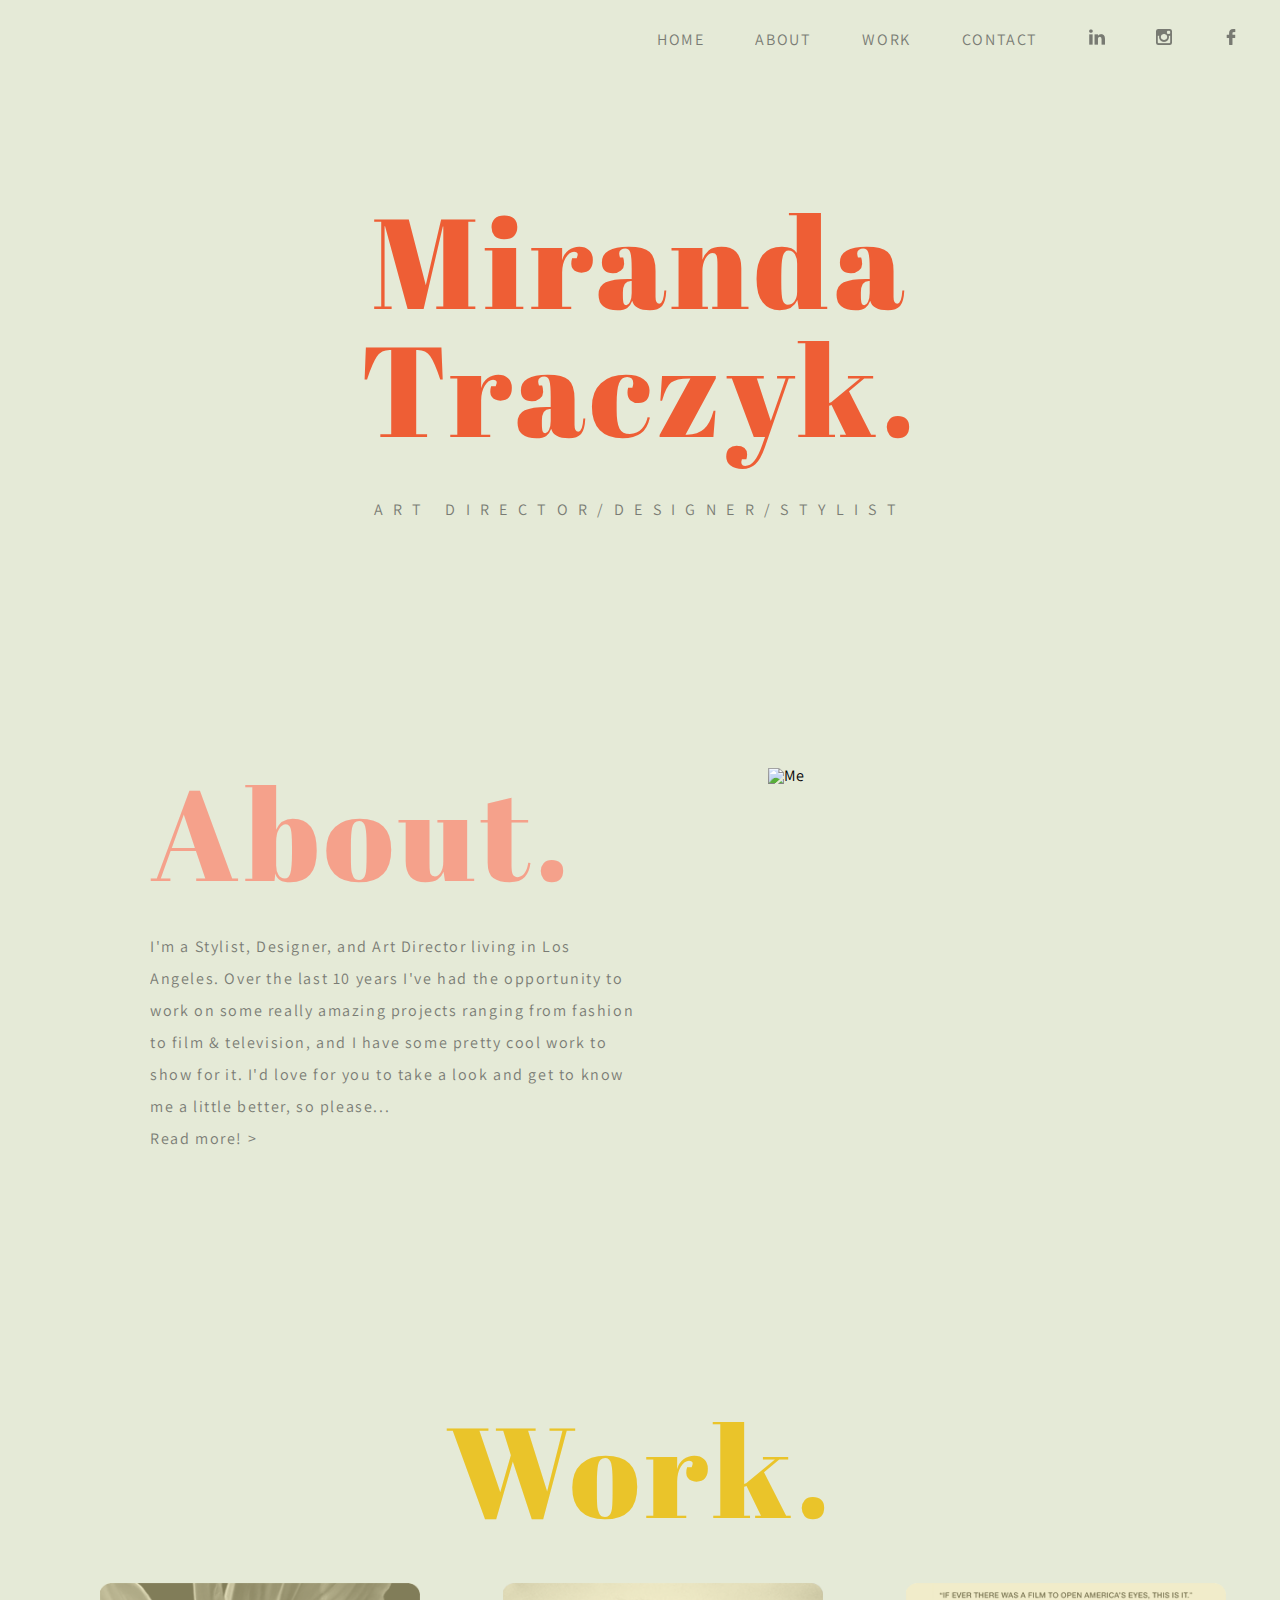
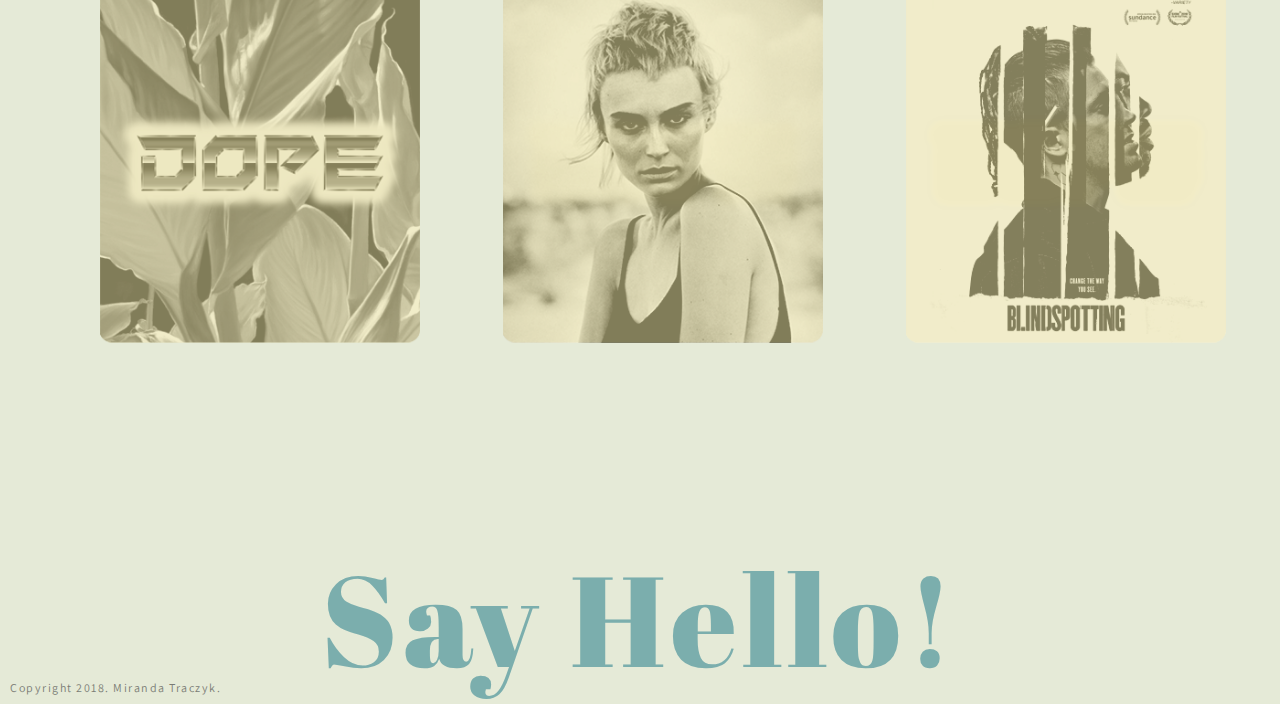
==== index.html @ 0f2dbb63 "Updated index page" ====
<!DOCTYPE html>
<html lang="en">
    
    <head>
        <meta charset="utf-8">
        <meta name="description" content="Your description goes here">
        <meta name="keywords" content="one, two, three">
        <title>Miranda Traczyk</title>

        <link rel="stylesheet" href="css/reset.css">
        <link rel="stylesheet" href="css/style.css">
        <link href="https://fonts.googleapis.com/css?family=Abril Fatface" rel="stylesheet">
        <link href="https://fonts.googleapis.com/css?family=Assistant:300,400" rel="stylesheet">
    </head>
    
    <body>
        <header>
            <nav>
                <ul>
                    <li>
                        <a class="facebookicon" href="https://www.facebook.com/miranda.traczyk"><img src="images/facebook.png" alt="Facebook logo"></a>
                    </li>
                    <li>
                        <a class="instagramicon" href="https://www.instagram.com/mirandatraczyk"><img src="images/instagram.png" alt="Instagram logo"></a>
                    </li>
                    <li>
                        <a class="linkedinicon" href="http://www.linkedin.com/in/miranda-traczyk-aabba652"><img src="images/linkedin.png" alt="LinkedIn logo"></a>
                    </li>
                    <li><a href="contact.html">Contact</a></li>
                    <li><a href="work.html">Work</a></li>
                    <li><a href="about.html">About</a></li> 
                    <li><a href="home.html">Home</a></li> 
                </ul>
            </nav>
        </header>

        <section id="mirandaTraczyk">
            <h1 class="mirandaTraczyk">Miranda<br>Traczyk.</h1>
            <p class="title">Art Director/Designer/Stylist</p>
        </section>
        
        </section id="about">
            <aside id="portrait">
                <div>
                    <img src="images/aboutmehomepage.png" class="portrait" alt="Me">
                </div>  
            </aside>

            <div class="about">
                <h1>About.</h1>
                <p class="aboutme">I'm a Stylist, Designer, and Art Director living in Los Angeles.  Over the last 10 years I've had the opportunity to work on some really amazing projects ranging from fashion to film & television, and I have some pretty cool work to show for it.  I'd love for you to take a look and get to know me a little better, so please...</p>
                <p class="readmore">
                    <a href="about.html" target="_blank">Read more! &gt;</a>
                </p>
            </div>
        </section>

        </section id="work">
            <div class="work">
                <h1>Work.</h1>
                <a href="work.html"><img src="images/artdirectionhome.png" class="artDirectionHome" alt="Art Direction"></a>
                <a href="work.html"><img src="images/stylinghome.png" class="stylingHome"alt="Styling"></a>
                 <a href="work.html"><img src="images/costumeshome.png" class="costumesHome" alt="Costumes"></a>
            </div>
        </section>

        </section id="sayhello">
            <div class="sayhello">
                <h1>Say Hello!</h1>
            </div>  
        </section>
        
        <footer>
            <p class="copyright">Copyright 2018. Miranda Traczyk.</p>    
        </footer>
        
        <script src="http://ajax.googleapis.com/ajax/libs/jquery/2.1.3/jquery.min.js"></script>
        <script type="text/javascript" src="js/app.js"></script>
    </body>

</html>
---- css/style.css ----
/*
Project Name: Portfolio
Client: Miranda
Author: Miranda Traczyk
Developer @GA in LA
*/


/******************************************
/* SETUP
/*******************************************/

/* Box Model Hack */
* {
     -moz-box-sizing: border-box; /* Firexfox */
     -webkit-box-sizing: border-box; /* Safari/Chrome/iOS/Android */
     box-sizing: border-box; /* IE */
}

/* Clear fix hack */
.clearfix:after {
     content: ".";
     display: block;
     clear: both;
     visibility: hidden;
     line-height: 0;
     height: 0;
}

.clear {
	clear: both;
}

/******************************************/
/*COLOR SCHEME*/
/******************************************

background green: rgba(229,234,215,1)
red: rgba(238, 79, 35, 1)
pink: rgba(245, 157, 135, .95)
yellow: rgba(234, 192, 23, .9)
blue: rgba(111, 167, 168, .9)
grey text: rgba(51, 51, 51, 1)
******************************************/



/******************************************
/* HOME PAGE BASE STYLES
/******************************************/

body {
  font-size: 16px;
  font-family: 'Assistant', sans-serif;
  background: rgba(229,234,215,1);
  -webkit-background-size: cover;
  -moz-background-size: cover;
  -o-background-size: cover;
  background-size: cover;
}

.mirandaTraczyk {
  color: rgba(238, 79, 35, .9);
  text-align: center;
  letter-spacing: .3rem;
}

nav ul {
  list-style-type: none;
  overflow: hidden;
  background-color: rgba(229,234,215,1);
}

nav li a {
  color: rgba(51, 51, 51, 1);
  text-transform: uppercase;
  letter-spacing: 1rem;
  margin-bottom: 125px;
  margin-top: 10px;
  padding: 14px 16px 0 0;
  float: right;
  display: inline-block;
  margin: 10px 25px 140px -140px;
  opacity: 0.6;
}

h1 {
  font-family: 'Abril Fatface';
  font-size: 8rem;
  letter-spacing: .3rem;
}

.title {
  text-transform: uppercase;
  letter-spacing: .65rem;
  text-align: center;
  color: rgba(51, 51, 51, 1);
  margin-top: 50px;
  margin-bottom: 150px;
  opacity: 0.6;
}

.about h1 {
  color: rgba(245, 157, 135, .95);
  margin-left: 150px;
  display: inline-block;
  margin-top: 100px;
}

.aboutme {
  font-family: 'Assistant', sans-serif;
  font-size: 1rem;
  color: rgba(51, 51, 51, 1);
  letter-spacing: .1rem;
  line-height: 2;
  padding-left: 150px;
  padding-right: 325px;
  width: 75%;
  line-height: 2;
  display: inline-block;
  margin-top: 35px;
  opacity: 0.6;
}

a:link {
  color: rgba(51, 51, 51, 1);
  letter-spacing: .1rem;
  line-height: 2;
  background-color: transparent;
  text-decoration: none;
  padding-left: 150px;
  font-size: 1rem;
  opacity: 0.6;
}

#portrait img {
  width: 30%;
  margin-top: 100px;
  margin-left: 60%;
  float: right;
  display: inline-block;
  position: absolute;
}

.work h1 {
  color: rgba(234, 192, 23, .9);
  text-align: center;
  margin-top: 250px;
}

.work {
  float: none;
}

.work img {
  width: 25%;
  display: inline-table;
  margin: 50px -20px 200px -50px;
}

.sayhello h1 {
  color: rgba(111, 167, 168, .9);
  text-align: center;
}

/******************************************
/* UNIVERSAL FOOTER
/*******************************************/

.copyright {
  text-align: left;
  letter-spacing: 1.5px;
  color: rgba(51, 51, 51, 1);
  opacity: 0.6;
  font-size: .75rem;
  margin-left: 10px;
}

/******************************************
/* ABOUT PAGE
/*******************************************/

.mirandaTraczykAbout {
  font-family: 'Abril Fatface';
  font-size: 2rem;
  color: rgba(238, 79, 35, .9);
  text-align: center;
  float: left;
  margin: 30px 0 0 35px;
  opacity: .95;
  letter-spacing: .15rem;
}

.aboutPage h1 {
  color: rgba(30, 61, 27, .55);
  text-align: center;
  margin-top: -40px;
  margin-bottom: 35px;
}

.aboutmePage {
  font-family: 'Assistant', sans-serif;
  font-size: 1rem;
  color: rgba(51, 51, 51, 1);
  letter-spacing: .1rem;
  line-height: 2;
  width: 50%;
  line-height: 2;
  display: inline-block;
  opacity: 0.6;
  /*margin-bottom: 200px;*/
  margin: 35px 25% 200px 26%;
}

#portraitAbout img {
  margin-top: 5px;
  width: 50%;
  display: inline-block;
  margin-left: 25%;
  float: left;
}

/******************************************
/* WORK PAGE
/*******************************************/

/*.workWork h1 {
  color: rgba(234, 192, 23, .9);
  text-align: center;
  margin-top: -40px;
  margin-bottom: 35px;
}
*/
.slideshowContainer {
  margin-left: 25%;
  margin-top: 5px;
  width: 50%;
}

.buttonLeft {
  display: inline-block;
  float: left;
  margin-top: -760px;
  margin-left: -100px;
  -webkit-border-radius: 13;
  -moz-border-radius: 13;
  border-radius: 13px;
  font-family: Courier New;
  color: #333333;
  font-size: 31px;
  background: #E5EAD7;
  padding: 10px 20px 6px 20px;
  text-decoration: none;
}

.buttonLeft:hover {
  background: rgba(30, 61, 27, .55);
  text-decoration: none;
  color: #E5EAD7;
}


.buttonRight {
  display: inline-block;
  float: right;
  margin-top: -760px;
  margin-right: -100px;
   -webkit-border-radius: 13;
  -moz-border-radius: 13;
  border-radius: 13px;
  font-family: Courier New;
  color: #333333;
  font-size: 31px;
  background: #E5EAD7;
  padding: 10px 20px 6px 20px;
  text-decoration: none;
}

.buttonRight:hover {
  background: rgba(30, 61, 27, .55);
  text-decoration: none;
  color: #E5EAD7;
}
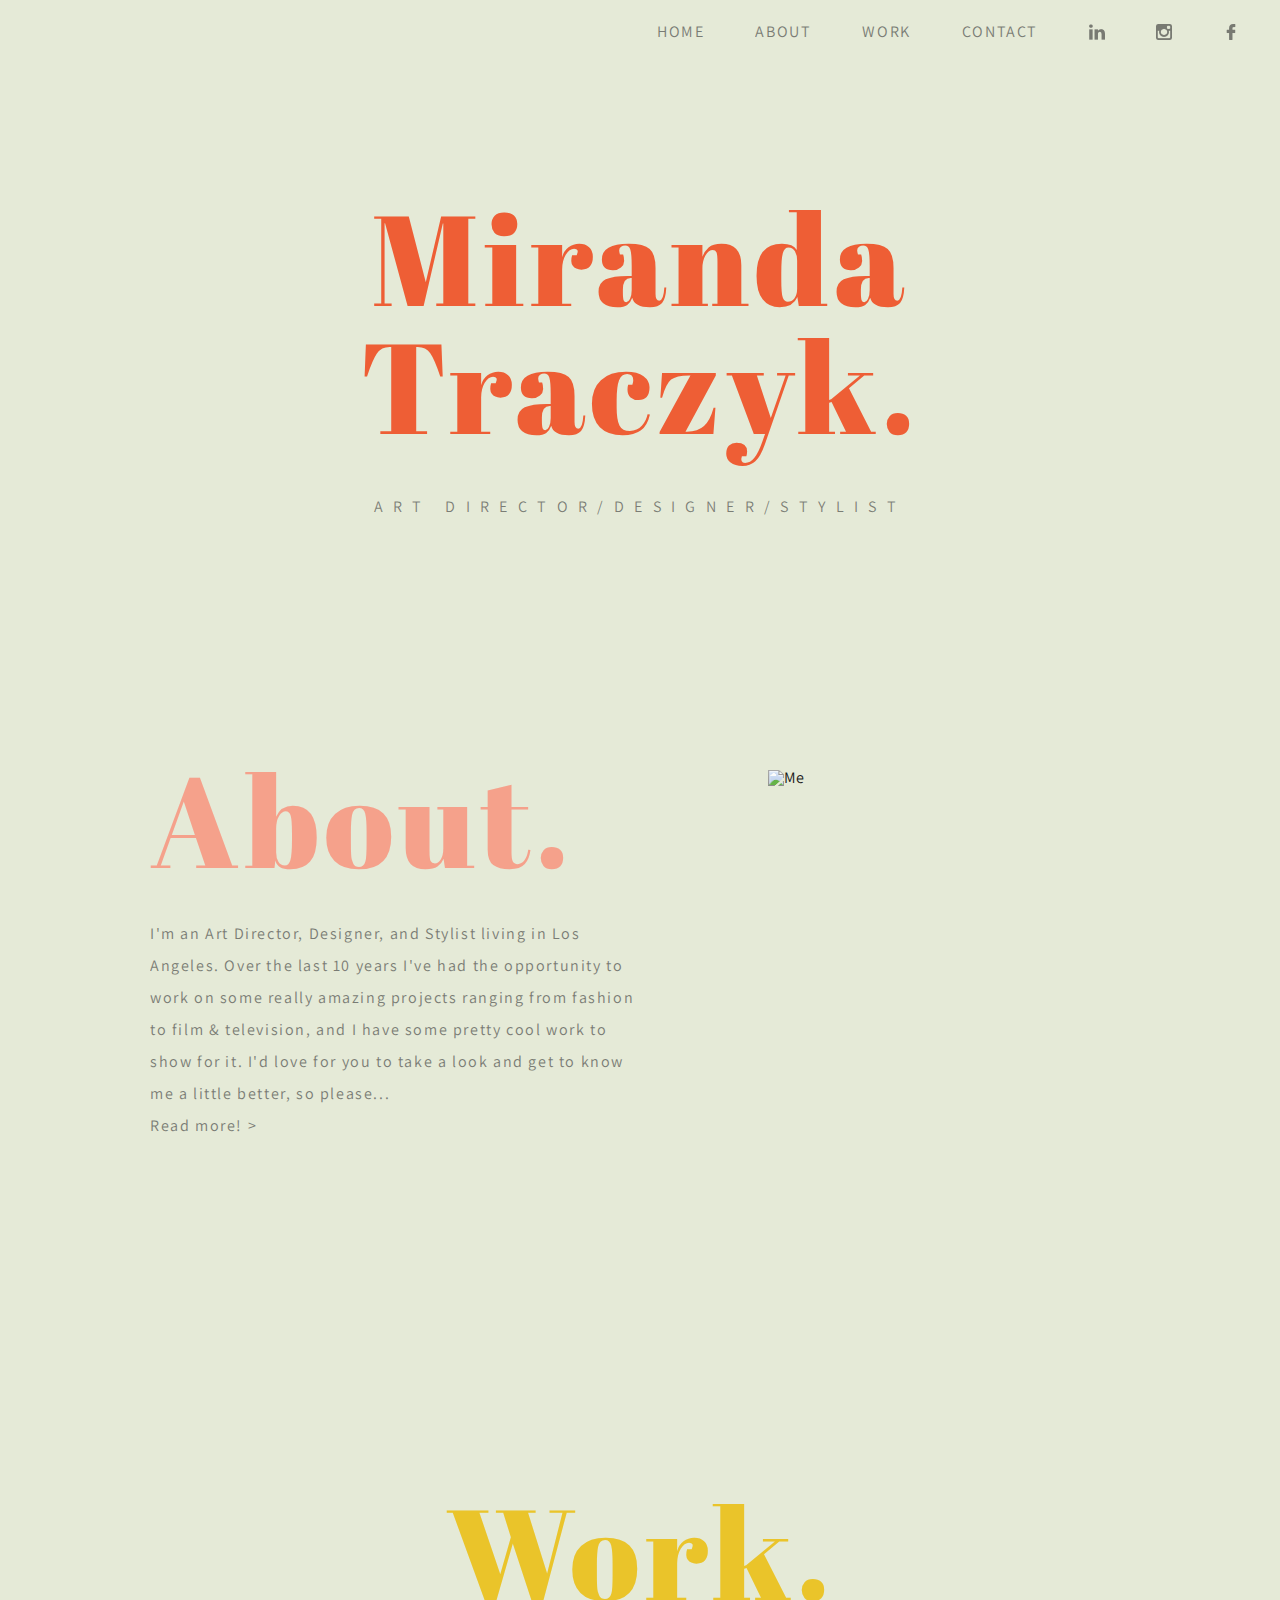
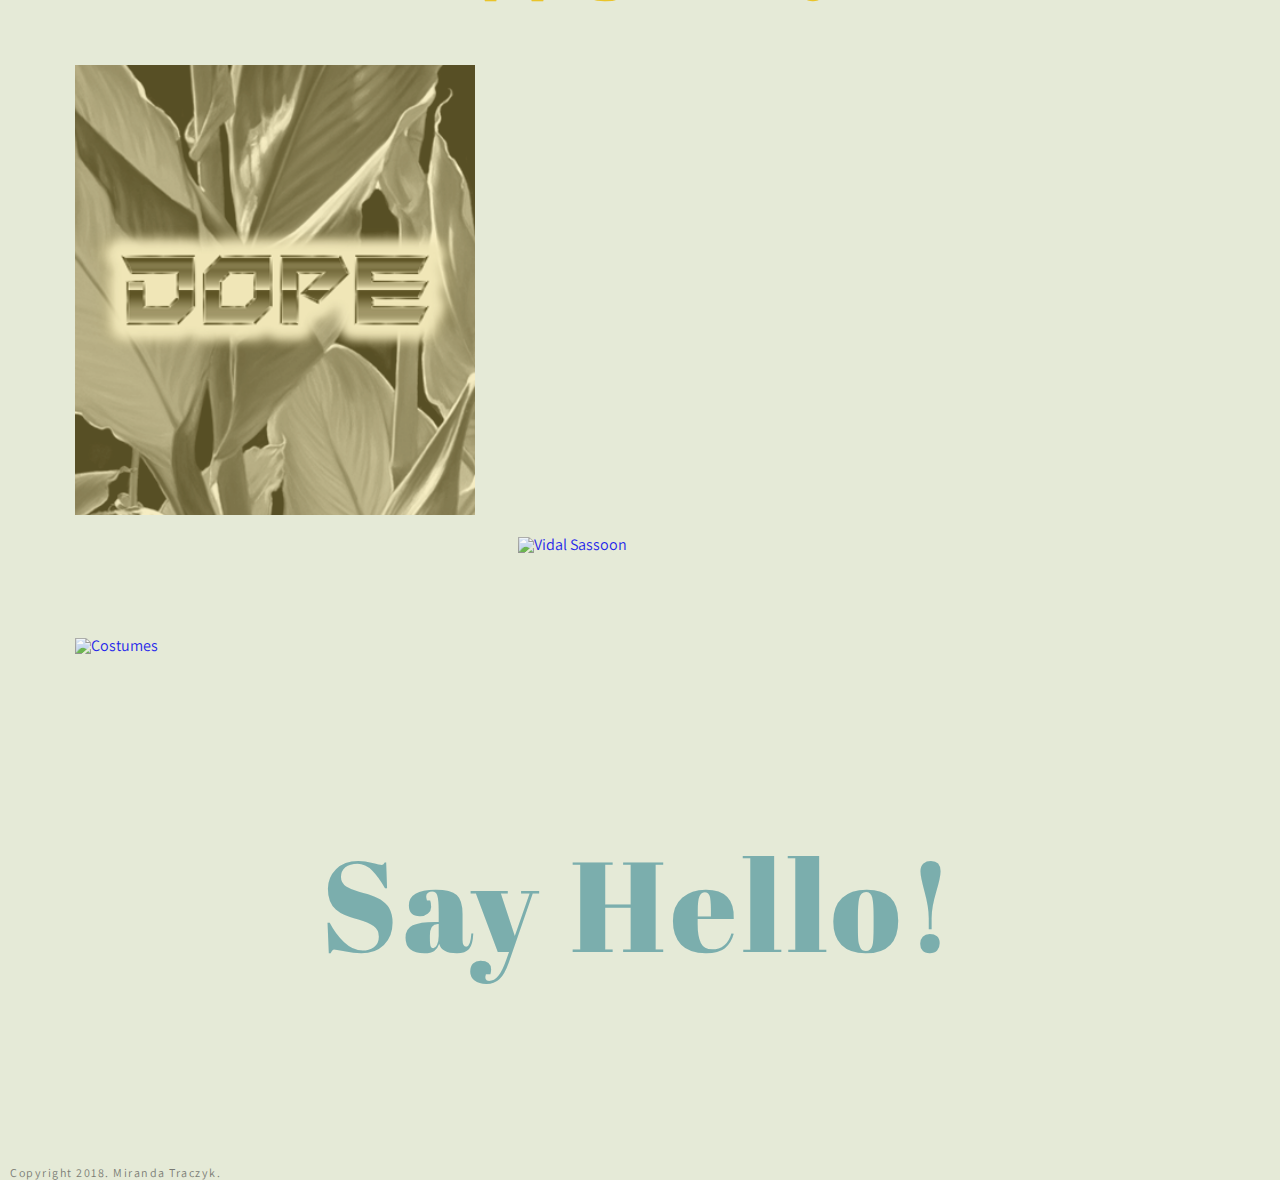
==== commit b7d79845: "Portfolio Website Update" ====
--- a/index.html
+++ b/index.html
@@ -3,8 +3,8 @@
     
     <head>
         <meta charset="utf-8">
-        <meta name="description" content="Your description goes here">
-        <meta name="keywords" content="one, two, three">
+        <meta name="Miranda Traczyk Portfolio" content="I'm an Art Director, Designer, and Stylist living in Los Angeles.">
+        <meta name="Art Director, Designer, Stylist" content="Art Director, Designer, Stylist">
         <title>Miranda Traczyk</title>
 
         <link rel="stylesheet" href="css/reset.css">
@@ -29,7 +29,7 @@
                     <li><a href="contact.html">Contact</a></li>
                     <li><a href="work.html">Work</a></li>
                     <li><a href="about.html">About</a></li> 
-                    <li><a href="home.html">Home</a></li> 
+                    <li><a href="index.html">Home</a></li> 
                 </ul>
             </nav>
         </header>
@@ -48,9 +48,9 @@
 
             <div class="about">
                 <h1>About.</h1>
-                <p class="aboutme">I'm a Stylist, Designer, and Art Director living in Los Angeles.  Over the last 10 years I've had the opportunity to work on some really amazing projects ranging from fashion to film & television, and I have some pretty cool work to show for it.  I'd love for you to take a look and get to know me a little better, so please...</p>
+                <p class="aboutme">I'm an Art Director, Designer, and Stylist living in Los Angeles.  Over the last 10 years I've had the opportunity to work on some really amazing projects ranging from fashion to film & television, and I have some pretty cool work to show for it.  I'd love for you to take a look and get to know me a little better, so please...</p>
                 <p class="readmore">
-                    <a href="about.html" target="_blank">Read more! &gt;</a>
+                    <a href="about.html" class="readMore" target="_blank">Read more! &gt;</a>
                 </p>
             </div>
         </section>
@@ -58,15 +58,15 @@
         </section id="work">
             <div class="work">
                 <h1>Work.</h1>
-                <a href="work.html"><img src="images/artdirectionhome.png" class="artDirectionHome" alt="Art Direction"></a>
-                <a href="work.html"><img src="images/stylinghome.png" class="stylingHome"alt="Styling"></a>
-                 <a href="work.html"><img src="images/costumeshome.png" class="costumesHome" alt="Costumes"></a>
+                <a href="work.html"><img src="images/dianaGeorgie.png" class="dianaGeorgieHome" alt="Diana Georgie"></a>
+                <a href="work.html"><img src="images/sassoonHome.png" class="sassoonHome"alt="Vidal Sassoon"></a>
+                 <a href="work.html"><img src="images/costumesHome.png" class="costumesHome" alt="Costumes"></a>
             </div>
         </section>
 
         </section id="sayhello">
             <div class="sayhello">
-                <h1>Say Hello!</h1>
+                <a href="contact.html" class="helloLink" target="_blank"><h1>Say Hello!</h1></a>
             </div>  
         </section>
         
--- a/css/style.css
+++ b/css/style.css
@@ -74,14 +74,18 @@
 nav li a {
   color: rgba(51, 51, 51, 1);
   text-transform: uppercase;
-  letter-spacing: 1rem;
+  letter-spacing: .1rem;
   margin-bottom: 125px;
   margin-top: 10px;
   padding: 14px 16px 0 0;
   float: right;
   display: inline-block;
-  margin: 10px 25px 140px -140px;
-  opacity: 0.6;
+  margin: 10px 25px 150px -140px;
+  opacity: 0.6;
+  background-color: transparent;
+  text-decoration: none;
+  padding-left: 150px;
+  font-size: 1rem;
 }
 
 h1 {
@@ -94,17 +98,16 @@
   text-transform: uppercase;
   letter-spacing: .65rem;
   text-align: center;
-  color: rgba(51, 51, 51, 1);
+  color: rgba(51, 51, 51, 0.6);
   margin-top: 50px;
   margin-bottom: 150px;
-  opacity: 0.6;
 }
 
 .about h1 {
   color: rgba(245, 157, 135, .95);
   margin-left: 150px;
   display: inline-block;
-  margin-top: 100px;
+  margin-top: 90px;
 }
 
 .aboutme {
@@ -122,7 +125,7 @@
   opacity: 0.6;
 }
 
-a:link {
+.readmore a {
   color: rgba(51, 51, 51, 1);
   letter-spacing: .1rem;
   line-height: 2;
@@ -135,32 +138,37 @@
 
 #portrait img {
   width: 30%;
-  margin-top: 100px;
+  margin-top: 105px;
   margin-left: 60%;
   float: right;
   display: inline-block;
   position: absolute;
+  opacity: 0.9;
 }
 
 .work h1 {
   color: rgba(234, 192, 23, .9);
   text-align: center;
-  margin-top: 250px;
-}
-
-.work {
-  float: none;
+  margin-top: 345px;
 }
 
 .work img {
-  width: 25%;
-  display: inline-table;
-  margin: 50px -20px 200px -50px;
-}
-
-.sayhello h1 {
+  width: 400px;
+  display: inline-block;
+  margin: 50px -35px 35px 75px;
+  opacity: 0.85;
+}
+
+.sayhello a h1 {
   color: rgba(111, 167, 168, .9);
   text-align: center;
+  margin-top: 150px;
+  margin-bottom: 200px;
+}
+
+.helloLink {
+  background-color: transparent;
+  text-decoration: none;
 }
 
 /******************************************
@@ -201,15 +209,12 @@
 .aboutmePage {
   font-family: 'Assistant', sans-serif;
   font-size: 1rem;
-  color: rgba(51, 51, 51, 1);
+  color: rgba(51, 51, 51, 0.6);
   letter-spacing: .1rem;
-  line-height: 2;
   width: 50%;
   line-height: 2;
   display: inline-block;
-  opacity: 0.6;
-  /*margin-bottom: 200px;*/
-  margin: 35px 25% 200px 26%;
+  margin: 50px 25% 10px 26%;
 }
 
 #portraitAbout img {
@@ -220,65 +225,361 @@
   float: left;
 }
 
+.copyrightAbout {
+  text-align: left;
+  letter-spacing: 1.5px;
+  color: rgba(51, 51, 51, 1);
+  opacity: 0.6;
+  font-size: .75rem;
+  margin-left: 10px;
+  margin-top: 100px;
+}
+
 /******************************************
 /* WORK PAGE
 /*******************************************/
 
-/*.workWork h1 {
-  color: rgba(234, 192, 23, .9);
+.projects {
+  display: -webkit-flex; /* Safari */
+    -webkit-align-items: center; /* Safari 7.0+ */
+    display: flex;
+    align-items: center;
+    width: 220px;
+    height: 300px;
+    margin-top: 500px;
+    margin-left: 45px;
+}
+
+.projects img {
+  display: inline-block;
+  margin-left: 35px;
+  margin-top: 35px;
+}
+
+.copyrightWork {
+  text-align: left;
+  letter-spacing: 1.5px;
+  color: rgba(51, 51, 51, 1);
+  opacity: 0.6;
+  font-size: .75rem;
+  margin-left: 10px;
+  margin-top: 700px;
+}
+
+/******************************************
+/* AUDREY NAPOLEON PROJECT PAGE
+/*******************************************/
+
+.audreyProjects {
+  display: -webkit-flex; /* Safari */
+    -webkit-align-items: center;  Safari 7.0+ 
+    display: flex;
+    align-items: center;
+    height: 300px;
+    margin-top: 100px;
+    margin-left: 3%;
+}
+
+.audreyProjects img {
+  margin-left: 35px;
+  margin-top: 35px;
+}
+
+.copyrightAudrey {
+  text-align: left;
+  letter-spacing: 1.5px;
+  color: rgba(51, 51, 51, 1);
+  opacity: 0.6;
+  font-size: .75rem;
+  margin-left: 10px;
+  margin-top: 300px;
+}
+
+/******************************************
+/* FILM PROJECT PAGE
+/*******************************************/
+
+.filmProjects {
+  display: -webkit-flex; /* Safari */
+    -webkit-align-items: center;  Safari 7.0+ 
+    display: flex;
+    align-items: center;
+    width: 220px;
+    height: 300px;
+    margin-top: 1400px;
+    margin-left: 33.33%;
+}
+
+.filmProjects img {
+  margin-left: 35px;
+  margin-top: 35px;
+}
+
+.copyrightFilm {
+  text-align: left;
+  letter-spacing: 1.5px;
+  color: rgba(51, 51, 51, 1);
+  opacity: 0.6;
+  font-size: .75rem;
+  margin-left: 10px;
+  margin-top: 1600px;
+}
+
+/******************************************
+/* DIANA GEORGIE PROJECT PAGE
+/*******************************************/
+
+.dianaProjects {
+  display: -webkit-flex; /* Safari */
+    -webkit-align-items: center;  Safari 7.0+ 
+    display: flex;
+    align-items: center;
+    margin-top: -45px;
+    margin-left: 22.5%;
+    margin-bottom: -1350px;
+}
+
+.dianaProjects img {
+  margin-left: 35px;
+  margin-top: 35px;
+}
+
+.copyrightDiana {
+  text-align: left;
+  letter-spacing: 1.5px;
+  color: rgba(51, 51, 51, 1);
+  opacity: 0.6;
+  font-size: .75rem;
+  margin-left: 10px;
+  margin-top: 1500px;
+}
+
+
+/******************************************
+/* GENLUX PROJECT PAGE
+/*******************************************/
+
+.genluxProjects {
+  display: -webkit-flex; /* Safari */
+    -webkit-align-items: center;  Safari 7.0+ 
+    display: flex;
+    align-items: center;
+    margin-top: -45px;
+    margin-left: 22.5%;
+    margin-bottom: -1350px;
+}
+
+.genluxProjects img {
+  margin-left: 35px;
+  margin-top: 35px;
+}
+
+.copyrightGenlux {
+  text-align: left;
+  letter-spacing: 1.5px;
+  color: rgba(51, 51, 51, 1);
+  opacity: 0.6;
+  font-size: .75rem;
+  margin-left: 10px;
+  margin-top: 1500px;
+}
+
+/******************************************
+/* GUCCI PROJECT PAGE
+/*******************************************/
+
+.gucciProjects {
+  display: -webkit-flex; /* Safari */
+    -webkit-align-items: center;  Safari 7.0+ 
+    display: flex;
+    align-items: center;
+    margin-top: -45px;
+    margin-left: 22.5%;
+    margin-bottom: -1350px;
+}
+
+.gucciProjects img {
+  margin-left: 35px;
+  margin-top: 35px;
+}
+
+.copyrightGucci {
+  text-align: left;
+  letter-spacing: 1.5px;
+  color: rgba(51, 51, 51, 1);
+  opacity: 0.6;
+  font-size: .75rem;
+  margin-left: 10px;
+  margin-top: 1500px;
+}
+
+/******************************************
+/* LULU LEMON PROJECT PAGE
+/*******************************************/
+
+.luluProjects {
+  display: -webkit-flex; /* Safari */
+    -webkit-align-items: center;  Safari 7.0+ 
+    display: flex;
+    align-items: center;
+    margin-top: -45px;
+    margin-left: 22.5%;
+    margin-bottom: -1350px;
+}
+
+.luluProjects img {
+  margin-left: 35px;
+  margin-top: 35px;
+}
+
+.copyrightLulu {
+  text-align: left;
+  letter-spacing: 1.5px;
+  color: rgba(51, 51, 51, 1);
+  opacity: 0.6;
+  font-size: .75rem;
+  margin-left: 10px;
+  margin-top: 1500px;
+}
+
+/******************************************
+/* PEPSI PROJECT PAGE
+/*******************************************/
+
+.pepsiProjects {
+  display: -webkit-flex; /* Safari */
+    -webkit-align-items: center;  Safari 7.0+ 
+    display: flex;
+    align-items: center;
+    margin-top: -45px;
+    margin-left: 22.5%;
+    margin-bottom: -1350px;
+}
+
+.pepsiProjects img {
+  margin-left: 35px;
+  margin-top: 35px;
+}
+
+.copyrightPepsi {
+  text-align: left;
+  letter-spacing: 1.5px;
+  color: rgba(51, 51, 51, 1);
+  opacity: 0.6;
+  font-size: .75rem;
+  margin-left: 10px;
+  margin-top: 1500px;
+}
+
+/******************************************
+/* SASSOON PROJECT PAGE
+/*******************************************/
+
+.sassoonProjects {
+  display: -webkit-flex; /* Safari */
+    -webkit-align-items: center;  Safari 7.0+ 
+    display: flex;
+    align-items: center;
+    margin-top: -45px;
+    margin-left: 18.5%;
+    margin-bottom: -1350px;
+}
+
+.sassoonProjects img {
+  margin-left: 35px;
+  margin-top: 35px;
+}
+
+.copyrightSassoon {
+  text-align: left;
+  letter-spacing: 1.5px;
+  color: rgba(51, 51, 51, 1);
+  opacity: 0.6;
+  font-size: .75rem;
+  margin-left: 10px;
+  margin-top: 1500px;
+}
+
+/******************************************
+/* ST. VINCENT PROJECT PAGE
+/*******************************************/
+
+.stVincentProjects {
+  display: -webkit-flex; /* Safari */
+    -webkit-align-items: center;  Safari 7.0+ 
+    display: flex;
+    align-items: center;
+    height: 300px;
+    margin-top: 100px;
+    margin-left: 3%;
+}
+
+.stVincentProjects img {
+  margin-left: 35px;
+  margin-top: 35px;
+}
+
+.copyrightStVincent {
+  text-align: left;
+  letter-spacing: 1.5px;
+  color: rgba(51, 51, 51, 1);
+  opacity: 0.6;
+  font-size: .75rem;
+  margin-left: 10px;
+  margin-top: 250px;
+}
+
+/******************************************
+/* STYLE STATION PROJECT PAGE
+/*******************************************/
+
+.ssProjects {
+  display: -webkit-flex; /* Safari */
+    -webkit-align-items: center;  Safari 7.0+ 
+    display: flex;
+    align-items: center;
+    margin-top: -45px;
+    margin-left: 22.5%;
+    margin-bottom: -1350px;
+}
+
+.ssProjects img {
+  margin-left: 35px;
+  margin-top: 35px;
+}
+
+.copyrightSs {
+  text-align: left;
+  letter-spacing: 1.5px;
+  color: rgba(51, 51, 51, 1);
+  opacity: 0.6;
+  font-size: .75rem;
+  margin-left: 10px;
+  margin-top: 1500px;
+}
+
+/******************************************
+/* CONTACT PAGE
+/*******************************************/
+
+.contactPage h1 {
+  color: rgba(111, 167, 168, .9);
   text-align: center;
   margin-top: -40px;
   margin-bottom: 35px;
-}
-*/
-.slideshowContainer {
-  margin-left: 25%;
-  margin-top: 5px;
-  width: 50%;
-}
-
-.buttonLeft {
-  display: inline-block;
-  float: left;
-  margin-top: -760px;
-  margin-left: -100px;
-  -webkit-border-radius: 13;
-  -moz-border-radius: 13;
-  border-radius: 13px;
-  font-family: Courier New;
-  color: #333333;
-  font-size: 31px;
-  background: #E5EAD7;
-  padding: 10px 20px 6px 20px;
-  text-decoration: none;
-}
-
-.buttonLeft:hover {
-  background: rgba(30, 61, 27, .55);
-  text-decoration: none;
-  color: #E5EAD7;
-}
-
-
-.buttonRight {
-  display: inline-block;
-  float: right;
-  margin-top: -760px;
-  margin-right: -100px;
-   -webkit-border-radius: 13;
-  -moz-border-radius: 13;
-  border-radius: 13px;
-  font-family: Courier New;
-  color: #333333;
-  font-size: 31px;
-  background: #E5EAD7;
-  padding: 10px 20px 6px 20px;
-  text-decoration: none;
-}
-
-.buttonRight:hover {
-  background: rgba(30, 61, 27, .55);
-  text-decoration: none;
-  color: #E5EAD7;
-}
-
+
+}
+
+.contactPage p {
+  text-align: center;
+  font-family: 'Assistant', sans-serif;
+  font-size: 1rem;
+  color: rgba(51, 51, 51, 0.6);
+  letter-spacing: .1rem;
+  line-height: 2;
+  margin-top: 75px;
+  margin-bottom: 300px;
+  text-transform: uppercase;
+}*/
+
+
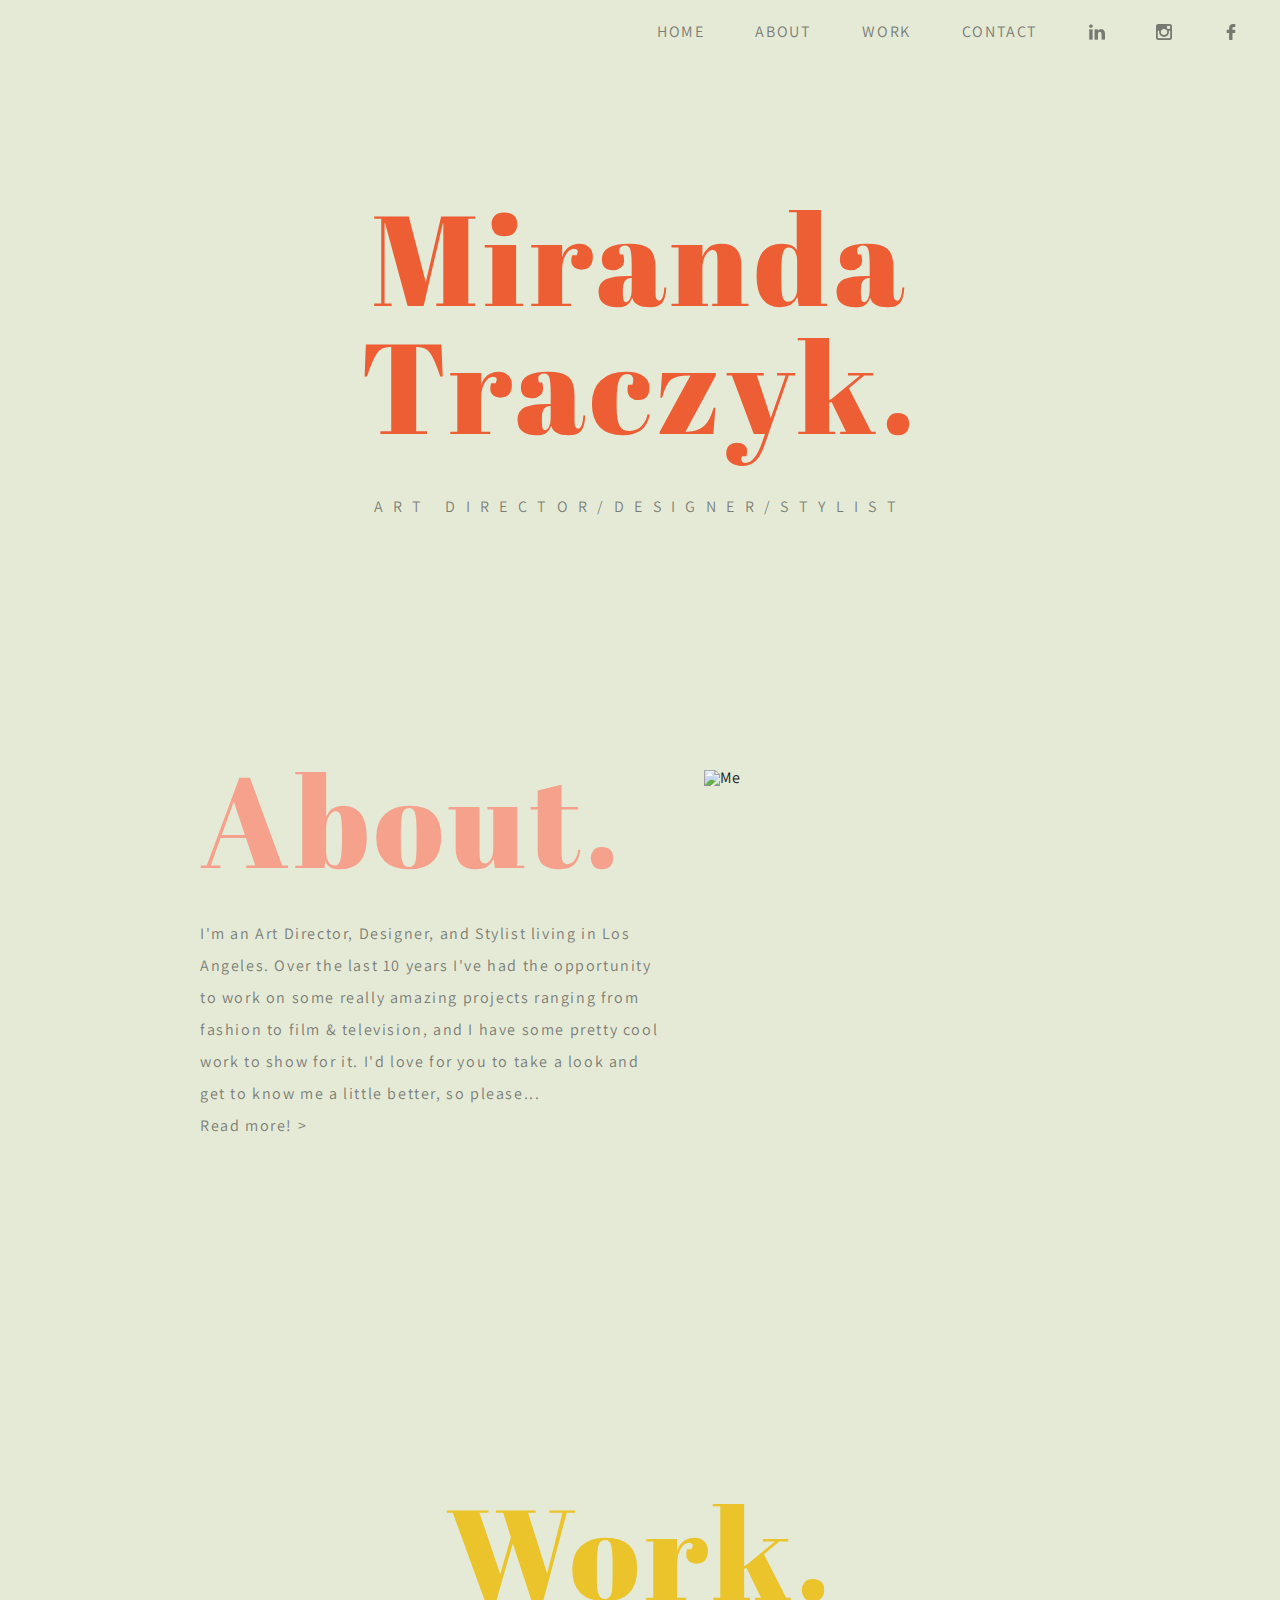
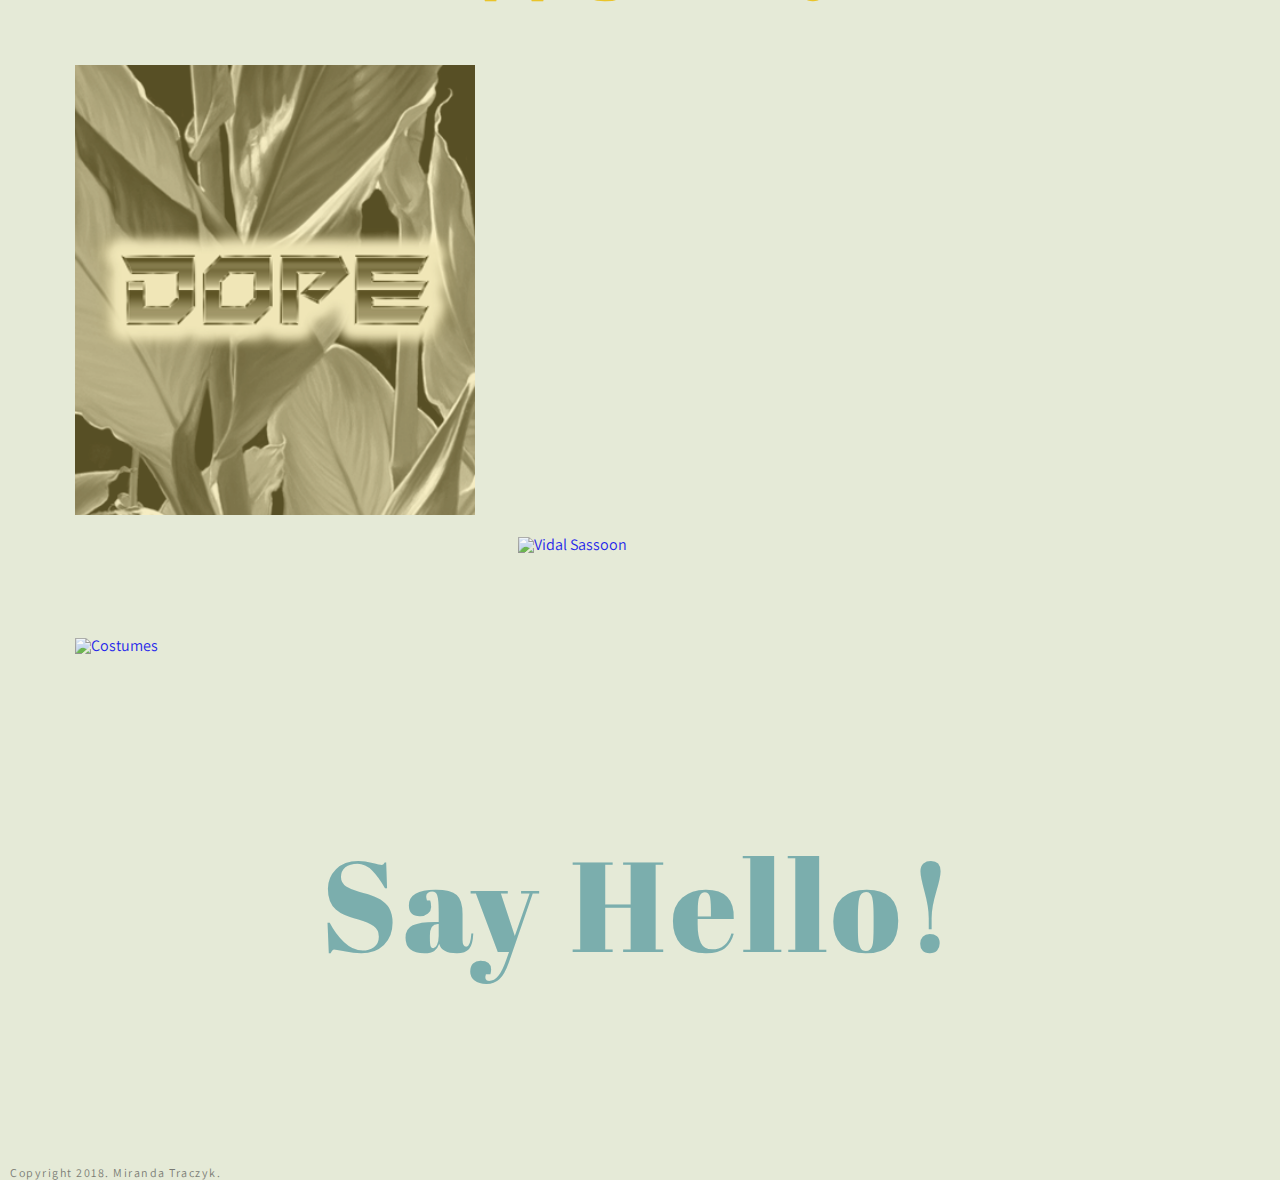
==== commit 6dd7571e: "update website" ====
--- a/index.html
+++ b/index.html
@@ -27,7 +27,19 @@
                         <a class="linkedinicon" href="http://www.linkedin.com/in/miranda-traczyk-aabba652"><img src="images/linkedin.png" alt="LinkedIn logo"></a>
                     </li>
                     <li><a href="contact.html">Contact</a></li>
-                    <li><a href="work.html">Work</a></li>
+                    <li><a class="dropdown" href="work.html">Work</a></li>
+                        <!-- <ul class="dropdownContent">
+                            <a href="gucci.html">A Magazine</a>
+                            <a href="audreyNapoleon.html">Audrey Napoleon</a>
+                            <a href="blindspotting.html">Costume Design</a>
+                            <a href="dianaGeorgie.html">Diana Georgie</a>
+                            <a href="genlux.html">Genlux</a>
+                            <a href="lulu.html">Lulu Lemon</a>
+                            <a href="pepsi.html">Pepsi</a>
+                            <a href="stVincent.html">St. Vincent</a>
+                            <a href="styleStation.html">Style Station</a>
+                            <a href="sassoon.html">Vidal Sassoon</a>
+                        </ul> -->
                     <li><a href="about.html">About</a></li> 
                     <li><a href="index.html">Home</a></li> 
                 </ul>
--- a/css/style.css
+++ b/css/style.css
@@ -105,7 +105,7 @@
 
 .about h1 {
   color: rgba(245, 157, 135, .95);
-  margin-left: 150px;
+  margin-left: 200px;
   display: inline-block;
   margin-top: 90px;
 }
@@ -116,12 +116,13 @@
   color: rgba(51, 51, 51, 1);
   letter-spacing: .1rem;
   line-height: 2;
-  padding-left: 150px;
-  padding-right: 325px;
-  width: 75%;
+  margin-left: 200px;
+  margin-right: 450px;
+  width: 500px;
   line-height: 2;
   display: inline-block;
   margin-top: 35px;
+  padding-right: 35px;
   opacity: 0.6;
 }
 
@@ -131,7 +132,7 @@
   line-height: 2;
   background-color: transparent;
   text-decoration: none;
-  padding-left: 150px;
+  padding-left: 200px;
   font-size: 1rem;
   opacity: 0.6;
 }
@@ -139,11 +140,15 @@
 #portrait img {
   width: 30%;
   margin-top: 105px;
-  margin-left: 60%;
-  float: right;
+  margin-left: 55%;
+  float: left;
   display: inline-block;
   position: absolute;
   opacity: 0.9;
+  display: -webkit-flex;  Safari 
+    -webkit-align-items: center;  Safari 7.0+ 
+    display: flex;
+    align-items: center;
 }
 
 .work h1 {
@@ -153,6 +158,13 @@
 }
 
 .work img {
+  width: 400px;
+  display: inline-block;
+  margin: 50px -35px 35px 75px;
+  opacity: 0.85;
+}
+
+.work img: hover {
   width: 400px;
   display: inline-block;
   margin: 50px -35px 35px 75px;
@@ -582,4 +594,78 @@
   text-transform: uppercase;
 }*/
 
-
+/******************************************
+/* MEDIA QUERIES
+/*******************************************/
+
+@media screen and (max-width:1280px) and (min-width: 980px){
+  nav {
+    font-size: 18px;
+    display: block;
+  }
+  
+  .work img {
+    display: block;
+  }
+
+  h1 {
+    line-height: 2;
+  }
+}
+
+@media screen and (max-width:980px) and (min-width: 768px){
+  nav {
+    font-size: 12px;
+    display: block;
+  }
+
+  .work img {
+    display: block;
+  }
+
+  h1 {
+    line-height: 2;
+  }
+
+  #portrait img {
+  width: 200px;
+  margin-top: 105px;
+  margin-left: 55%;
+  float: left;
+  display: inline-block;
+  /*position: absolute;*/
+  opacity: 0.9;
+  display: -webkit-flex;  Safari 
+    -webkit-align-items: center;  Safari 7.0+ 
+    display: flex;
+    align-items: center;
+  }
+}
+
+@media screen and (max-width: 768px) {
+  body {
+    font-size: 16px;
+  }
+
+  nav {
+    width:100%;
+    display: block;
+  }
+
+  nav li a {
+    margin: 10px 10px 150px -140px;
+  }
+  
+  .work img {
+    display: block;
+  }
+
+  h1 {
+    line-height: 2;
+  }
+
+  #portrait img {
+    display: block;
+  }
+}
+
